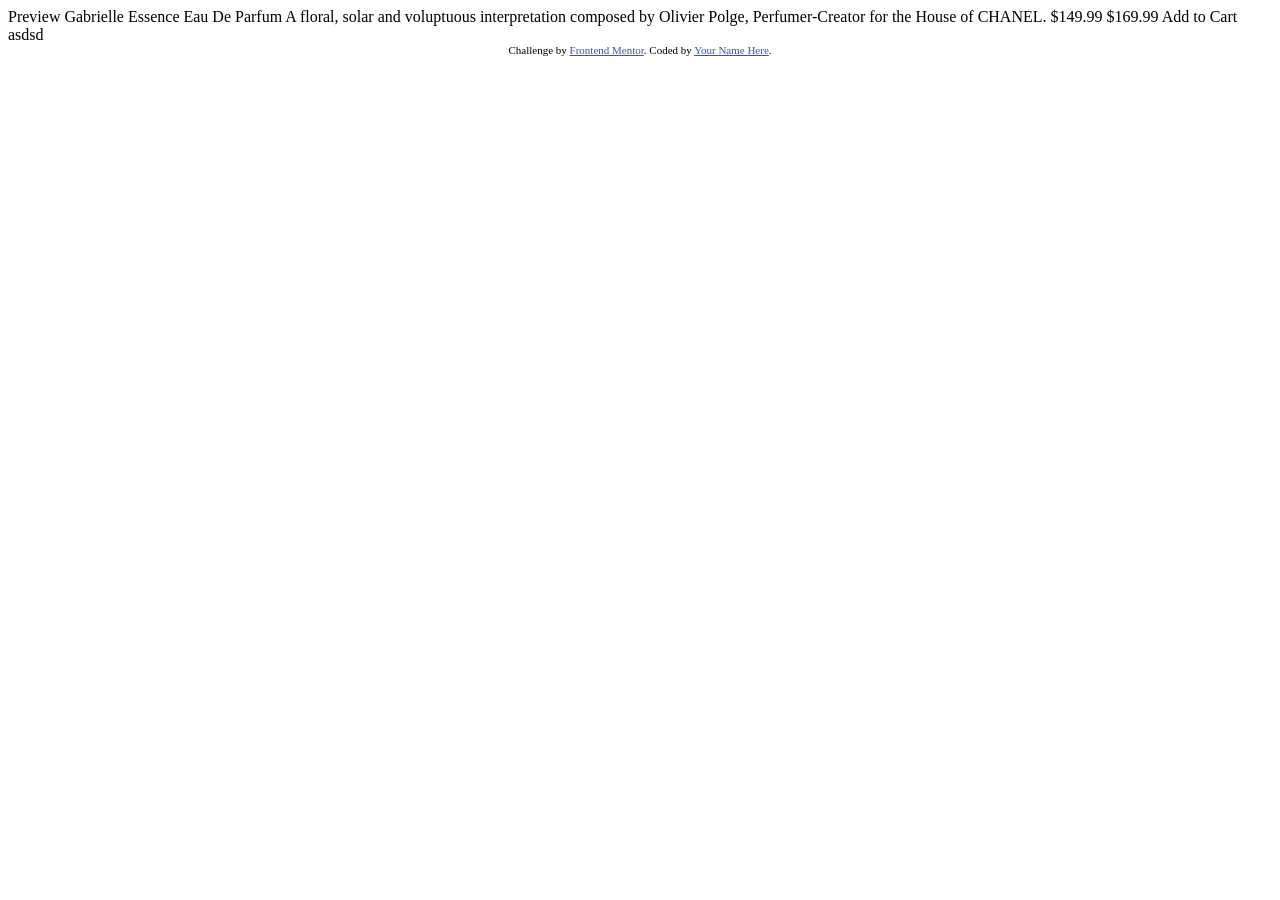
==== index.html @ 9d2ce5b8 "change the directory" ====
<!DOCTYPE html>
<html lang="en">
  <head>
    <meta charset="UTF-8" />
    <meta name="viewport" content="width=device-width, initial-scale=1.0" />
    <!-- displays site properly based on user's device -->

    <link
      rel="icon"
      type="image/png"
      sizes="32x32"
      href="./images/favicon-32x32.png"
    />

    <title>Frontend Mentor | Product preview card component</title>

    <!-- Feel free to remove these styles or customise in your own stylesheet 👍 -->
    <style>
      .attribution {
        font-size: 11px;
        text-align: center;
      }
      .attribution a {
        color: hsl(228, 45%, 44%);
      }
    </style>
  </head>
  <body>
    Preview Gabrielle Essence Eau De Parfum A floral, solar and voluptuous
    interpretation composed by Olivier Polge, Perfumer-Creator for the House of
    CHANEL. $149.99 $169.99 Add to Cart asdsd
    <div class="attribution">
      Challenge by
      <a href="https://www.frontendmentor.io?ref=challenge" target="_blank"
        >Frontend Mentor</a
      >. Coded by <a href="#">Your Name Here</a>.
    </div>
  </body>
</html>
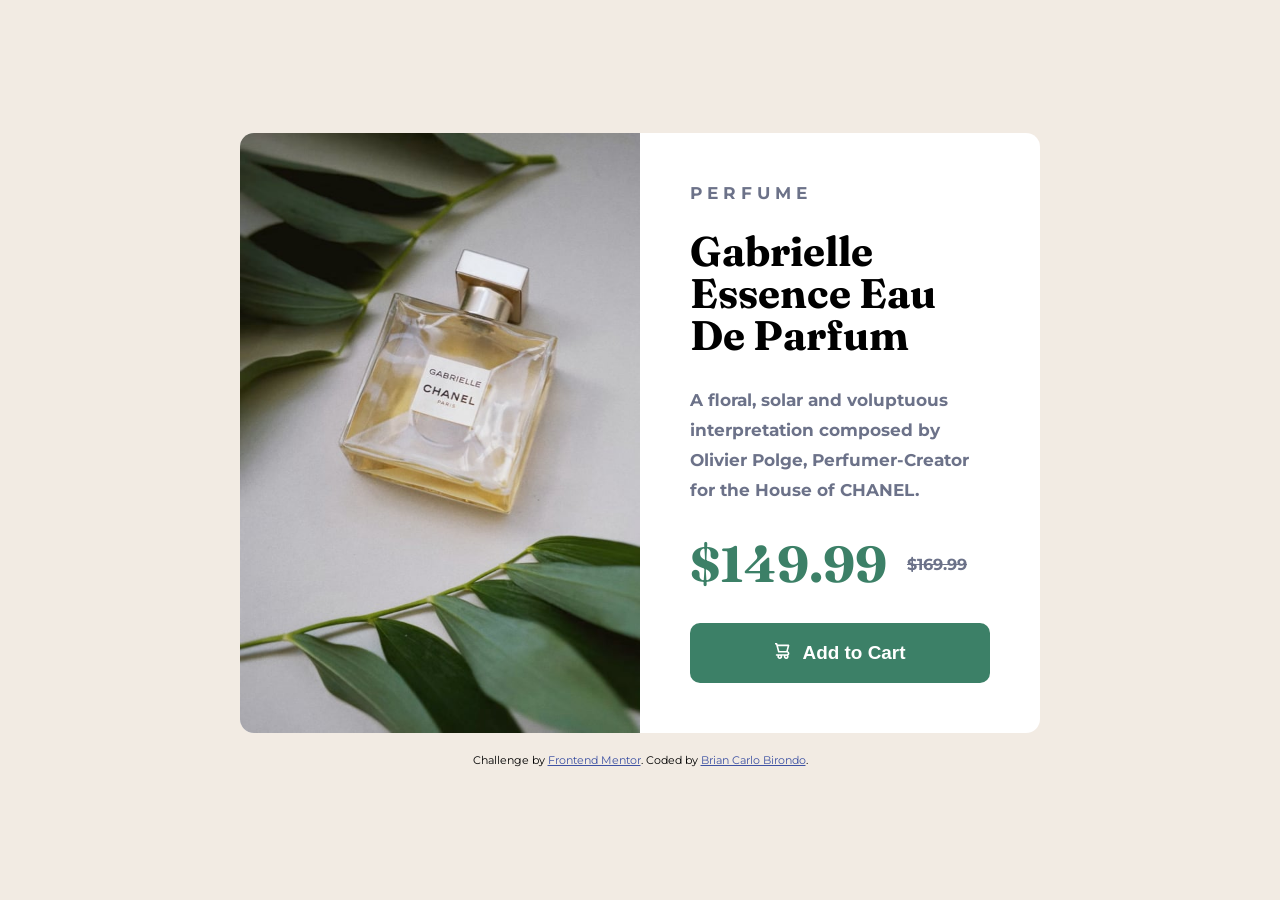
==== commit d3a51490: "completed desktop design" ====
--- a/index.html
+++ b/index.html
@@ -3,7 +3,6 @@
   <head>
     <meta charset="UTF-8" />
     <meta name="viewport" content="width=device-width, initial-scale=1.0" />
-    <!-- displays site properly based on user's device -->
 
     <link
       rel="icon"
@@ -11,29 +10,35 @@
       sizes="32x32"
       href="./images/favicon-32x32.png"
     />
-
+    <link rel="stylesheet" href="styles.css" />
     <title>Frontend Mentor | Product preview card component</title>
-
-    <!-- Feel free to remove these styles or customise in your own stylesheet 👍 -->
-    <style>
-      .attribution {
-        font-size: 11px;
-        text-align: center;
-      }
-      .attribution a {
-        color: hsl(228, 45%, 44%);
-      }
-    </style>
   </head>
   <body>
-    Preview Gabrielle Essence Eau De Parfum A floral, solar and voluptuous
-    interpretation composed by Olivier Polge, Perfumer-Creator for the House of
-    CHANEL. $149.99 $169.99 Add to Cart asdsd
+    <section class="main">
+      <div class="image-container">
+        <img src="images/image-product-desktop.jpg" alt="" />
+      </div>
+      <div class="container">
+        <p class="product">Perfume</p>
+        <h1 class="title">Gabrielle Essence Eau De Parfum</h1>
+        <p class="product-desc">
+          A floral, solar and voluptuous interpretation composed by Olivier
+          Polge, Perfumer-Creator for the House of CHANEL.
+        </p>
+
+        <div class="price">
+          <p class="price-now">$149.99</p>
+          <p class="price-old">$169.99</p>
+        </div>
+        <button class="button">Add to Cart</button>
+      </div>
+    </section>
     <div class="attribution">
       Challenge by
       <a href="https://www.frontendmentor.io?ref=challenge" target="_blank"
         >Frontend Mentor</a
-      >. Coded by <a href="#">Your Name Here</a>.
+      >. Coded by
+      <a href="https://github.com/Briancarlo24">Brian Carlo Birondo</a>.
     </div>
   </body>
 </html>
--- a/styles.css
+++ b/styles.css
@@ -0,0 +1,147 @@
+@import url("https://fonts.googleapis.com/css2?family=Fraunces:opsz,wght@9..144,700&family=Montserrat:wght@500;700&display=swap");
+
+html {
+  box-sizing: border-box;
+  font-size: 62.5%;
+}
+
+*,
+::after,
+::before {
+  margin: 0;
+  padding: 0;
+  box-sizing: inherit;
+}
+
+/* Fonts */
+
+/* COLORS */
+/* 
+font-family: 'Fraunces', serif;
+font-family: 'Montserrat', sans-serif;
+ */
+
+:root {
+  --dark-cyan: hsl(158, 36%, 37%);
+  --cream: hsl(30, 38%, 92%);
+
+  --very-dark-blue: hsl(212, 21%, 14%);
+  --dark-grayish-blue: hsl(228, 12%, 48%);
+  --white: hsl(0, 0%, 100%);
+
+  --container-width: 80rem;
+}
+
+/* Attribution Design */
+
+.attribution {
+  margin-top: 2rem;
+  font-size: 11px;
+  text-align: center;
+}
+.attribution a {
+  color: hsl(228, 45%, 44%);
+}
+
+body {
+  background-color: var(--cream);
+  font-family: "Montserrat", sans-serif;
+  font-size: 14px;
+  width: 100%;
+  height: 100vh;
+  display: grid;
+  place-content: center;
+}
+
+.main {
+  display: flex;
+  background-color: var(--white);
+  max-width: var(--container-width);
+  height: 60rem;
+  border-radius: 1.4rem;
+  overflow: hidden;
+}
+
+.main > * {
+  flex-basis: 100%;
+}
+
+.image-container img {
+  width: 100%;
+  height: auto;
+  object-fit: contain;
+}
+.container {
+  display: flex;
+  flex-direction: column;
+  gap: 2.5rem;
+  justify-content: space-between;
+  max-width: 40rem;
+  padding: 5rem;
+}
+
+.product,
+.product-desc,
+.price {
+  font-weight: 700;
+  color: var(--dark-grayish-blue);
+  font-size: 1.2em;
+}
+
+.product {
+  text-transform: uppercase;
+  letter-spacing: 0.5rem;
+}
+
+.title {
+  font-family: "Fraunces", serif;
+  font-size: 2.95em;
+  line-height: 4.2rem;
+  margin-right: 2rem;
+}
+
+.product-desc {
+  line-height: 3rem;
+  margin-right: 2rem;
+}
+
+.price {
+  display: flex;
+  font-family: "Fraunces", serif;
+  align-items: center;
+}
+
+.price-now {
+  color: var(--dark-cyan);
+  margin-right: 2rem;
+  font-size: 3em;
+}
+
+.price-old {
+  font-weight: 700;
+  font-family: "Montserrat", sans-serif;
+  font-size: 1.6rem;
+  text-decoration: line-through;
+}
+
+.button {
+  background-color: var(--dark-cyan);
+  color: var(--white);
+  font-weight: 700;
+  font-size: 1.35em;
+  height: 6rem;
+  border-radius: 1rem;
+  border: none;
+  cursor: pointer;
+}
+
+.button::before {
+  content: url(images/icon-cart.svg);
+  margin-right: 1.3rem;
+}
+.button:hover {
+  background-color: hsla(158, 36%, 37%, 0.9);
+}
+.price-now:hover .button {
+  transform: scale(80);
+}
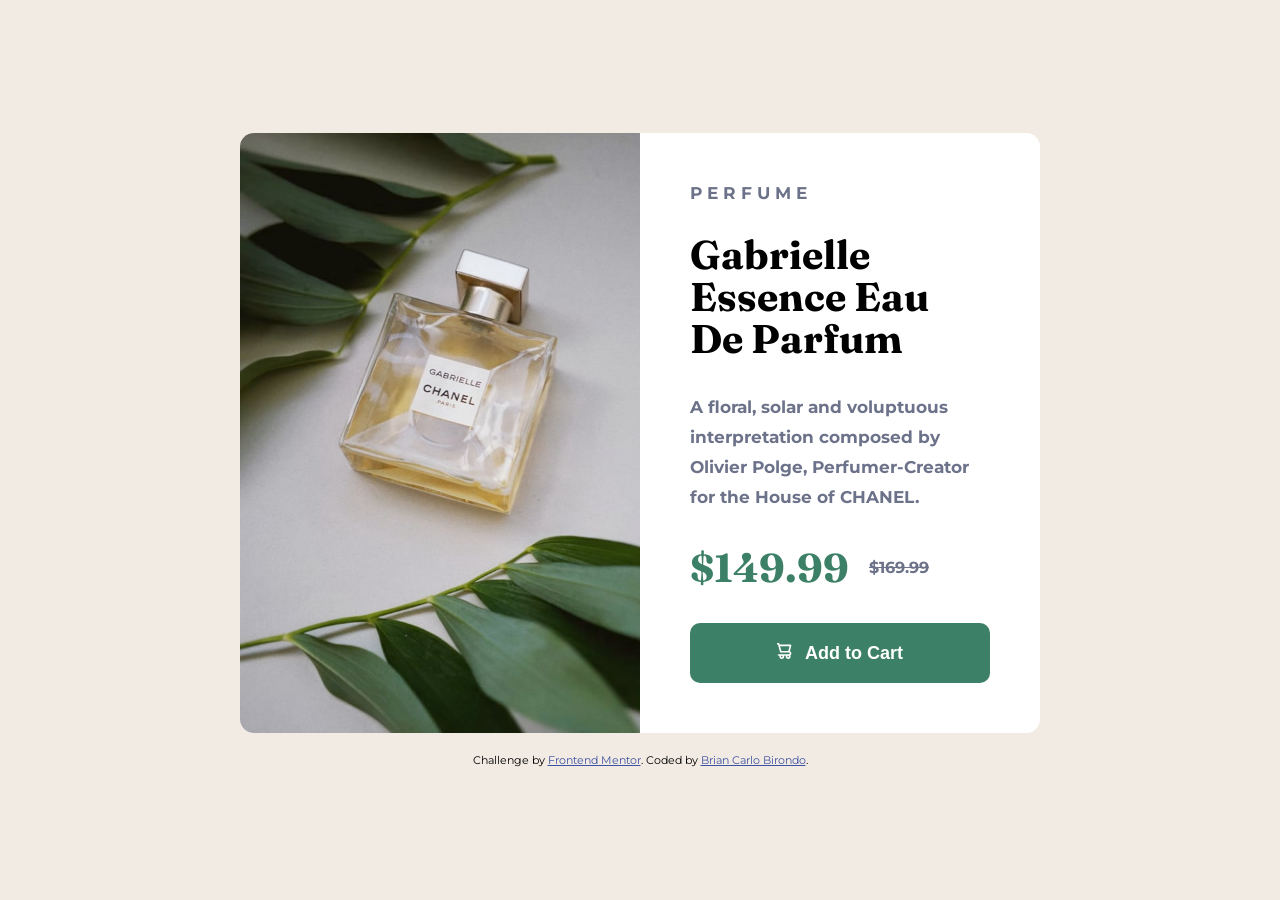
==== commit dd7bc27b: "completed challenge" ====
--- a/index.html
+++ b/index.html
@@ -15,9 +15,13 @@
   </head>
   <body>
     <section class="main">
-      <div class="image-container">
+      <picture class="image-container">
+        <source
+          media="(max-width:900px)"
+          srcset="images/image-product-mobile.jpg"
+        />
         <img src="images/image-product-desktop.jpg" alt="" />
-      </div>
+      </picture>
       <div class="container">
         <p class="product">Perfume</p>
         <h1 class="title">Gabrielle Essence Eau De Parfum</h1>
--- a/styles.css
+++ b/styles.css
@@ -3,6 +3,13 @@
 html {
   box-sizing: border-box;
   font-size: 62.5%;
+}
+
+/* 900px */
+@media only screen and (max-width: 56.25em) {
+  html {
+    font-size: 50%;
+  }
 }
 
 *,
@@ -62,6 +69,16 @@
   overflow: hidden;
 }
 
+/* 900px */
+@media only screen and (max-width: 56.25em) {
+  .main {
+    flex-direction: column;
+    height: auto;
+    margin: 2.5rem 5rem 0rem;
+    max-width: 50rem;
+  }
+}
+
 .main > * {
   flex-basis: 100%;
 }
@@ -70,6 +87,10 @@
   width: 100%;
   height: auto;
   object-fit: contain;
+}
+
+/* 900px */
+@media only screen and (max-width: 56.25em) {
 }
 .container {
   display: flex;
@@ -80,12 +101,29 @@
   padding: 5rem;
 }
 
+/* 900px */
+@media only screen and (max-width: 56.25em) {
+  .container {
+    max-width: 100%;
+    padding: 3.5rem;
+  }
+}
+
 .product,
 .product-desc,
 .price {
   font-weight: 700;
   color: var(--dark-grayish-blue);
-  font-size: 1.2em;
+  font-size: 1.7rem;
+}
+
+/* 900px */
+@media only screen and (max-width: 56.25em) {
+  .product,
+  .product-desc,
+  .price {
+    font-weight: 500;
+  }
 }
 
 .product {
@@ -95,14 +133,13 @@
 
 .title {
   font-family: "Fraunces", serif;
-  font-size: 2.95em;
+  font-size: 4rem;
   line-height: 4.2rem;
-  margin-right: 2rem;
+  margin-right: 1rem;
 }
 
 .product-desc {
   line-height: 3rem;
-  margin-right: 2rem;
 }
 
 .price {
@@ -114,7 +151,9 @@
 .price-now {
   color: var(--dark-cyan);
   margin-right: 2rem;
-  font-size: 3em;
+  font-size: 4rem;
+  transition: transform 0.4s ease-in;
+  cursor: pointer;
 }
 
 .price-old {
@@ -122,13 +161,14 @@
   font-family: "Montserrat", sans-serif;
   font-size: 1.6rem;
   text-decoration: line-through;
+  transition: transform 0.4s ease-in;
 }
 
 .button {
   background-color: var(--dark-cyan);
   color: var(--white);
   font-weight: 700;
-  font-size: 1.35em;
+  font-size: 1.8rem;
   height: 6rem;
   border-radius: 1rem;
   border: none;
@@ -140,8 +180,11 @@
   margin-right: 1.3rem;
 }
 .button:hover {
-  background-color: hsla(158, 36%, 37%, 0.9);
+  background-color: hsl(158, 47%, 22%);
 }
-.price-now:hover .button {
-  transform: scale(80);
+.price-now:hover {
+  transform: scale(1.2) translateX(1rem);
 }
+.price-now:hover + .price-old {
+  transform: scale(0.8) translateX(1rem);
+}
